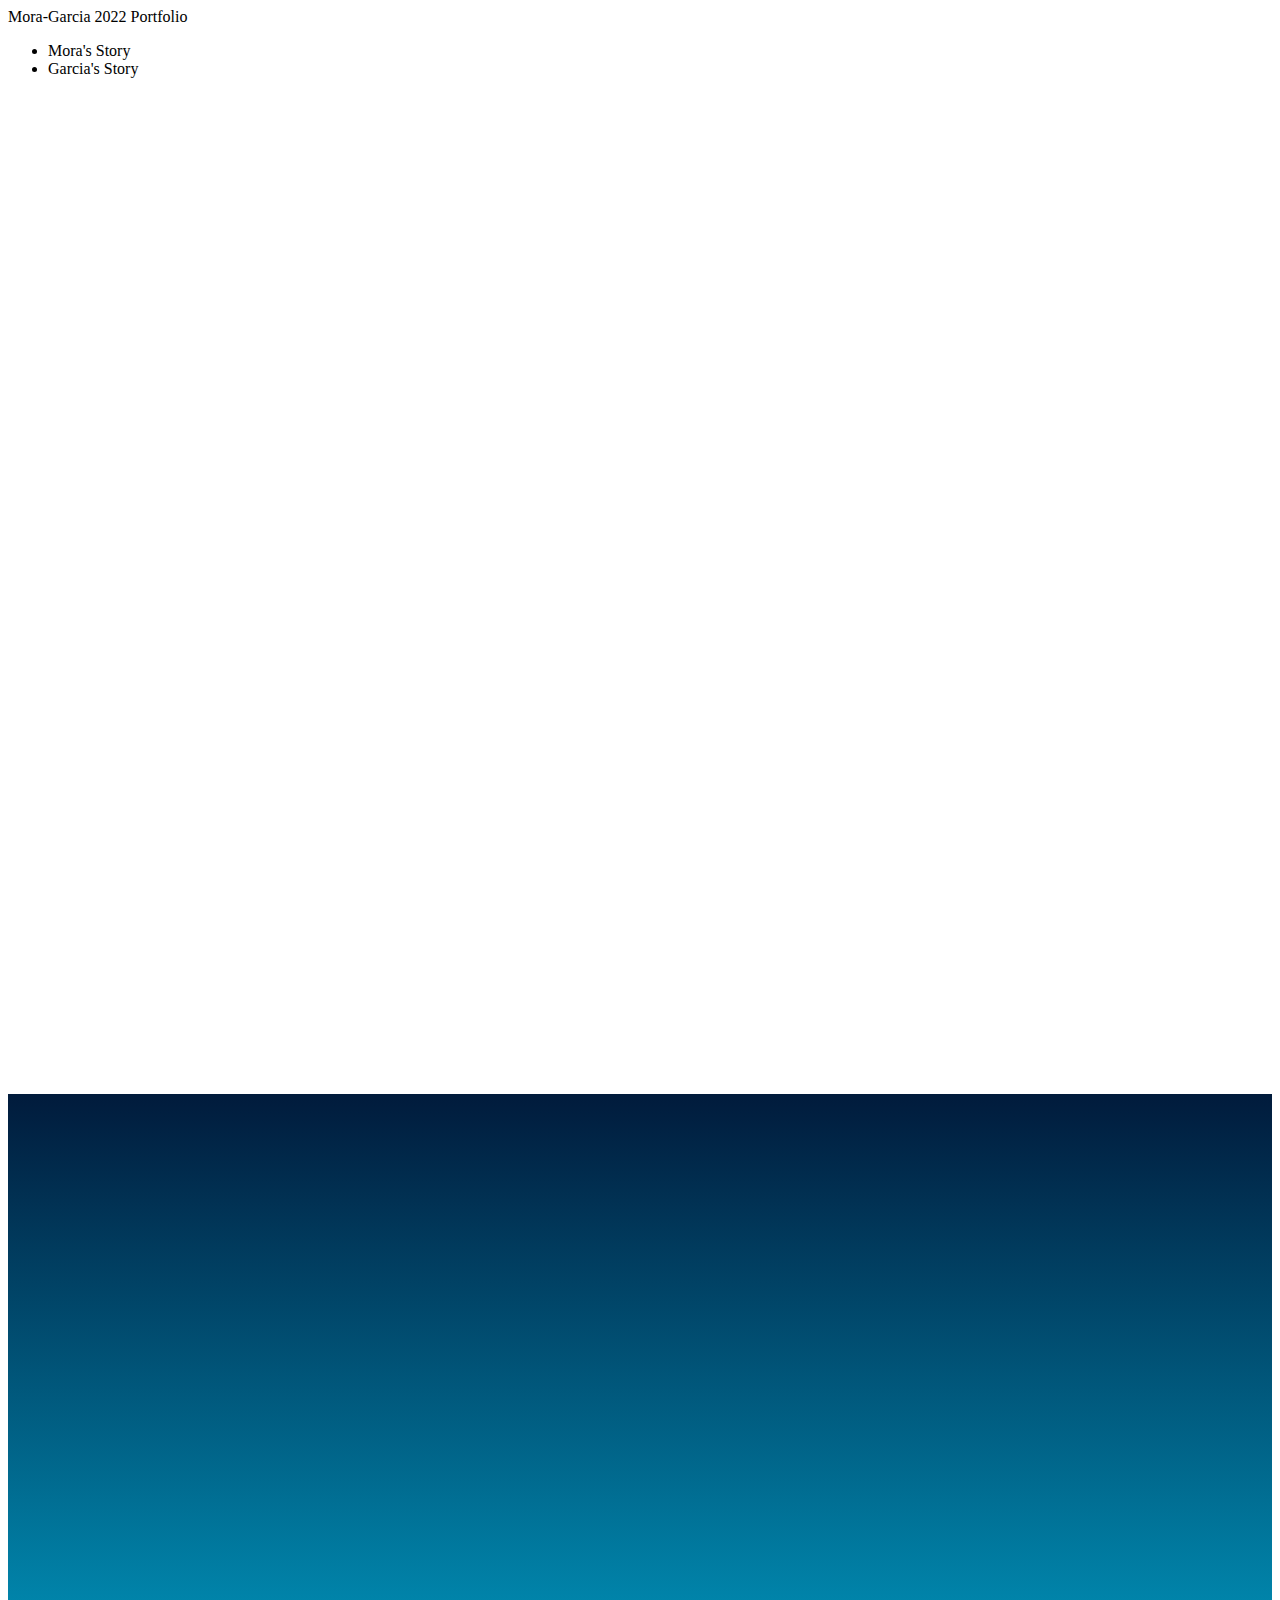
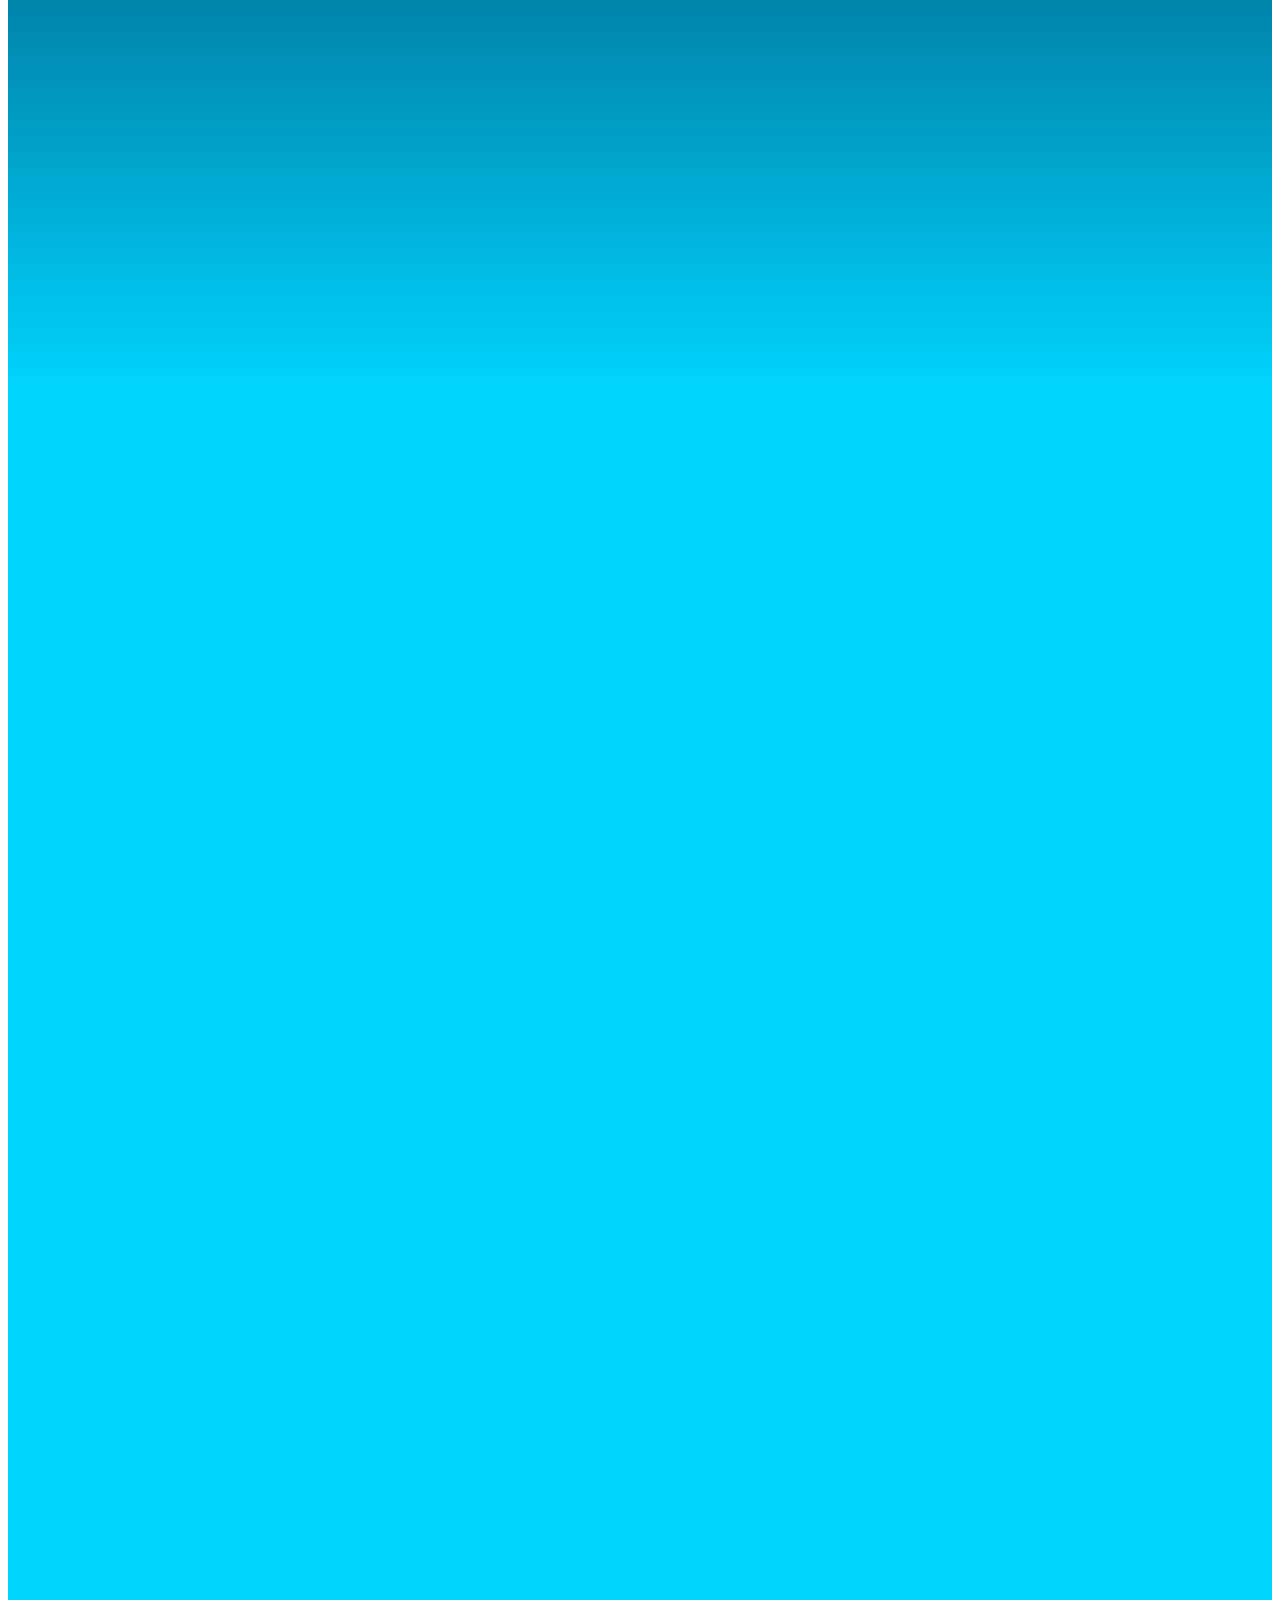
==== index.html @ 603e9176 "Restored All Project Files" ====
<!DOCTYPE html>
<html lang="en">
<head>
  <meta charset="UTF-8">
  <meta http-equiv="X-UA-Compatible" content="IE=edge">
  <meta name="viewport" content="width=device-width, initial-scale=1.0">
  <title>Mora-Garcia Portfolio 2022</title>
  <link rel="stylesheet" href="style.css"/>
  <link
    rel="stylesheet"
    href="https://unpkg.com/swiper/swpier-bundle.min.css"
  />

  <script src="https://cdnjs.cloudflare.com/ajax/libs/gsap/3.5.1/gsap.min.js"></script>
  <script src="https://cdnjs.cloudflare.com/ajax/libs/parallax/3.1.0/parallax.min.js"></script>
  <script src="https://unpkg.com/swpier/swpier-bundle.min.js"></script>
  <script src="index.js" type="text/javascript"></script>
</head>
  
<body>
  <nav>
    <div class="logo">Mora-Garcia 2022 Portfolio
      
    </div>
    <div class="nav-links">
      <ul>
        <li>Mora's Story</li>
        <li>Garcia's Story</li>
      </ul>
  </nav>


  
<!-- Background color -->
  <div class="Background-black"></div>
  <div class="bg-gradient"></div>
  <div class="background-blue"></div>

<!--space area-->  
  <div class="space">
    <img src="images/space background.png" alt="">
  </div>


  
</body>
</html>
---- style.css ----
.Background-black {
  background-image: url("images/space background.png");  
  height:1000px;
  position: relative;
  background-position: center;
  background-repeat: no-repeat;
  background-size: cover;
}

.bg-gradient {
  height: 100vh;
  width: 100%;
  background-image: linear-gradient(#011b3c, #00d5ff);
}

.background-blue {
  height: 2000vh;
  width: 100%;
  background: #00d5ff;
}

.spaceimg {
  
}
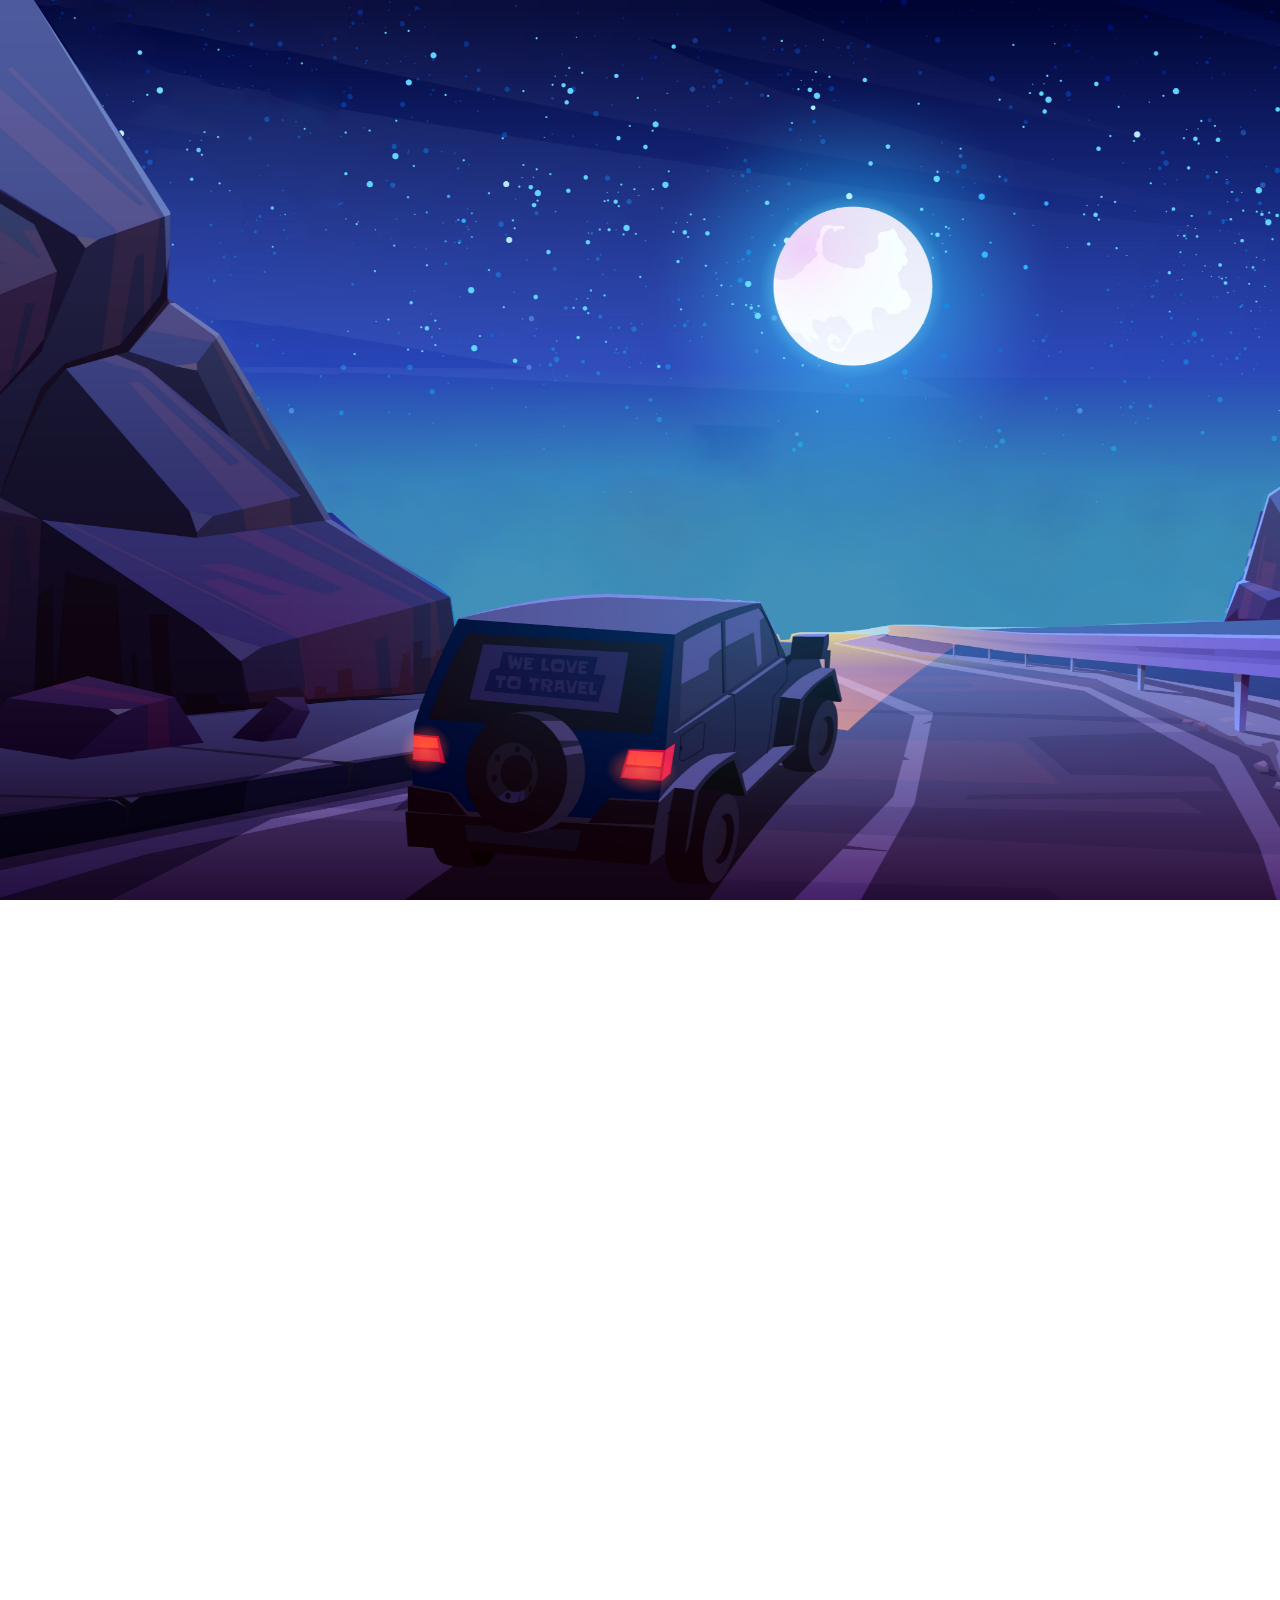
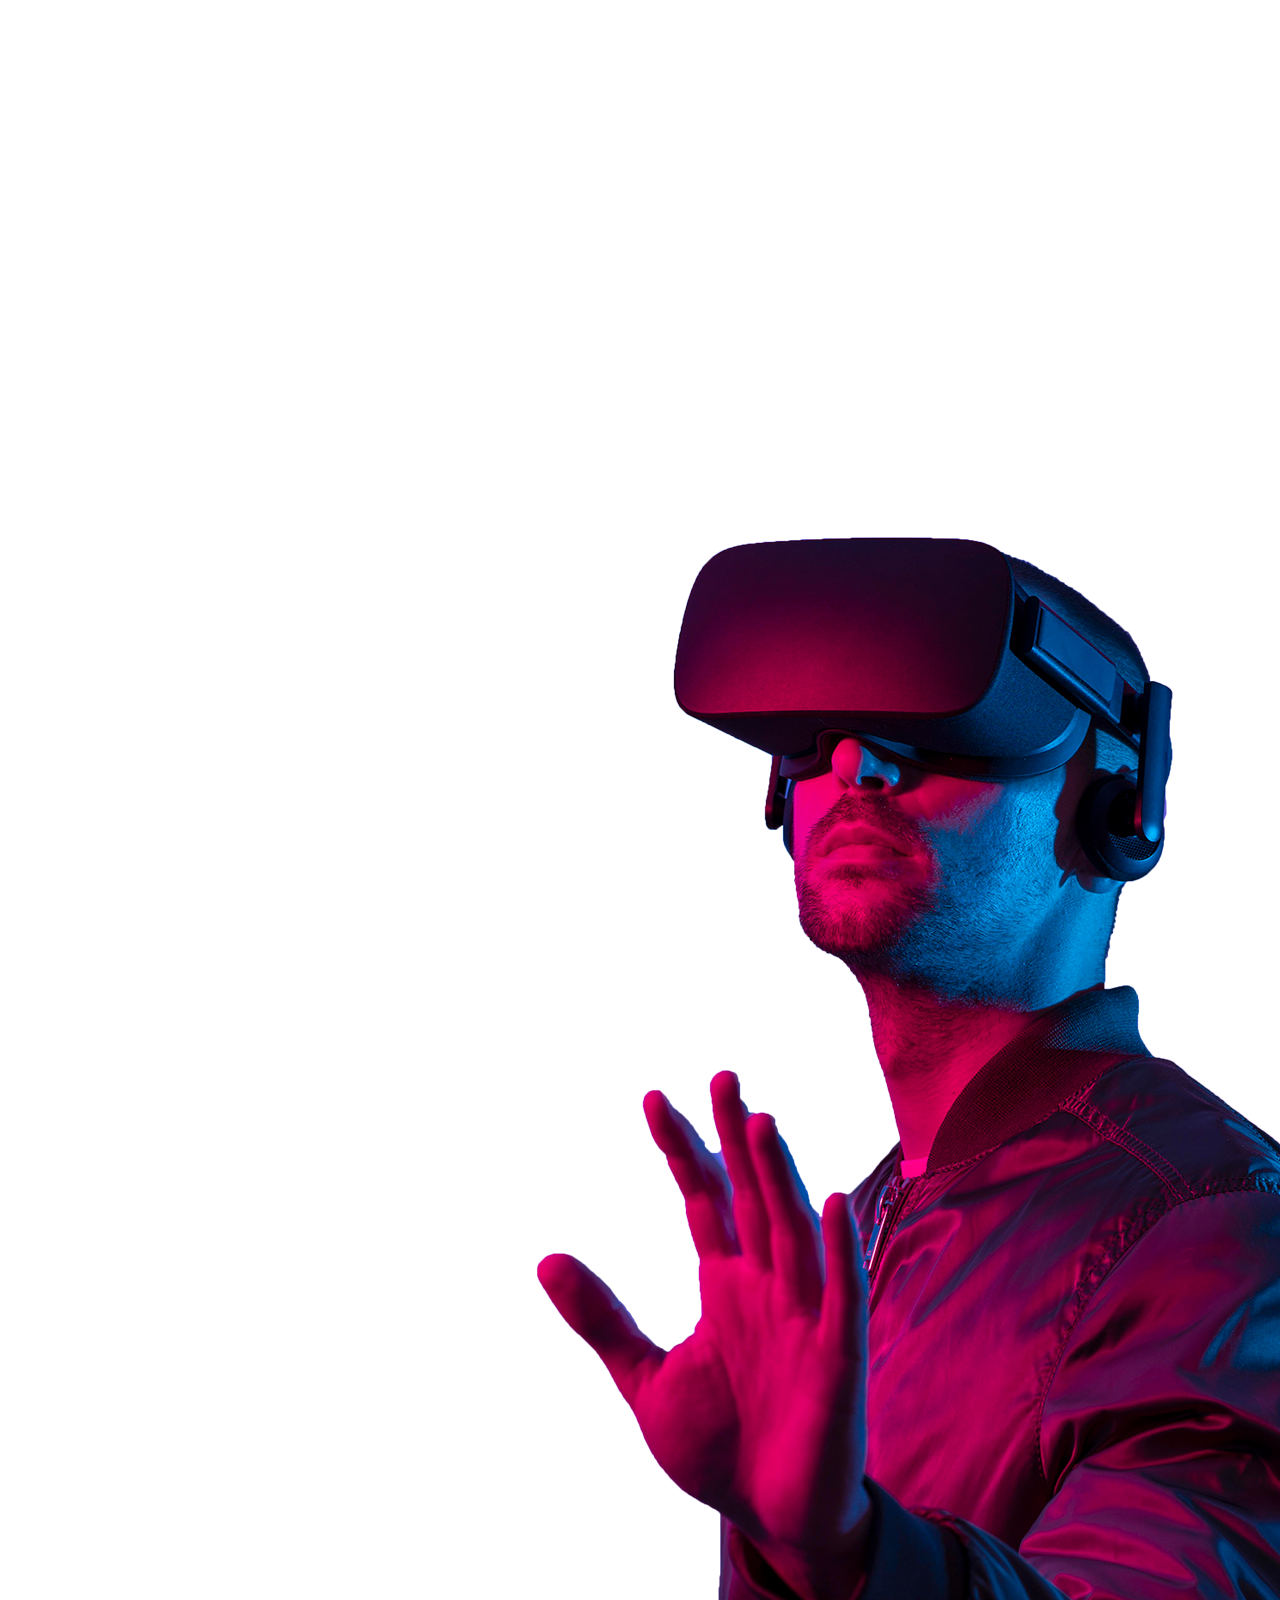
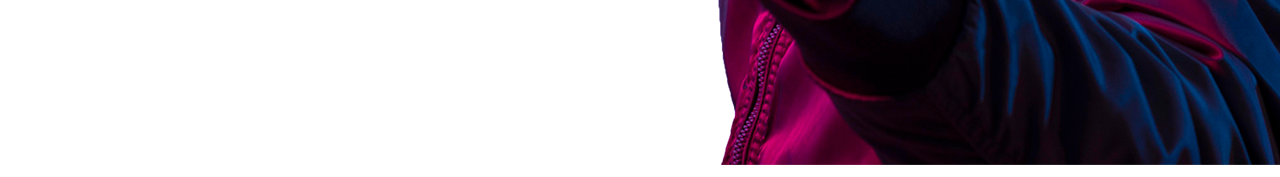
==== commit 61b373b8: "Base outline of main site" ====
--- a/index.html
+++ b/index.html
@@ -1,47 +1,41 @@
 <!DOCTYPE html>
 <html lang="en">
 <head>
-  <meta charset="UTF-8">
-  <meta http-equiv="X-UA-Compatible" content="IE=edge">
-  <meta name="viewport" content="width=device-width, initial-scale=1.0">
-  <title>Mora-Garcia Portfolio 2022</title>
-  <link rel="stylesheet" href="style.css"/>
-  <link
-    rel="stylesheet"
-    href="https://unpkg.com/swiper/swpier-bundle.min.css"
-  />
-
-  <script src="https://cdnjs.cloudflare.com/ajax/libs/gsap/3.5.1/gsap.min.js"></script>
-  <script src="https://cdnjs.cloudflare.com/ajax/libs/parallax/3.1.0/parallax.min.js"></script>
-  <script src="https://unpkg.com/swpier/swpier-bundle.min.js"></script>
-  <script src="index.js" type="text/javascript"></script>
+    <meta charset="UTF-8" />
+    <meta http-equiv="X-UA-Compatible" content="IE=edge" />
+    <meta name="viewport" content="width=device-width, initial-scale=1.0" />
+    <link rel="stylesheet" href="style.css" />
+    <script type="paralx.js"></script>
+    <script src="https://code.jquery.com/jquery-3.6.0.js"
+      integrity="sha256-H+K7U5CnXl1h5ywQfKtSj8PCmoN9aaq30gDh27Xc0jk="
+      crossorigin="anonymous"></script>
+    <title>Mora-Garcia Portfolio 2022</title>
 </head>
+<body>
+  <section class="Space">
+    <div class="header-bg">
+     <div class="paralax">
+         <div class="paralax-item p-item1"></div>
+         <div class="paralax-item p-item5"></div>
+         <div class="paralax-item p-item2"></div>
+         <div class="paralax-item p-item3"></div>
+         <div class="paralax-item p-item4"></div>
+      </div>
   
-<body>
-  <nav>
-    <div class="logo">Mora-Garcia 2022 Portfolio
-      
-    </div>
-    <div class="nav-links">
-      <ul>
-        <li>Mora's Story</li>
-        <li>Garcia's Story</li>
-      </ul>
-  </nav>
-
-
+      <div class="container">
+          <div class="content-header">
+              <h1>Parallax Design</h1>
+              <h2>The Next Level Parallax Scroll Web Design</h2>
+          </div>
   
-<!-- Background color -->
-  <div class="Background-black"></div>
-  <div class="bg-gradient"></div>
-  <div class="background-blue"></div>
-
-<!--space area-->  
-  <div class="space">
-    <img src="images/space background.png" alt="">
-  </div>
-
-
+          <div class="content">
+              <img src="images/astro.png" alt="Alejandro sucks"/>
+          </div
+            
+       </div>
+     </div>
+    <script src="paralax.js"></script>
+  </section>
   
 </body>
-</html>+</html>
--- a/style.css
+++ b/style.css
@@ -1,25 +1,72 @@
-
-.Background-black {
-  background-image: url("images/space background.png");  
-  height:1000px;
-  position: relative;
-  background-position: center;
-  background-repeat: no-repeat;
-  background-size: cover;
+body{
+    overflow-x: hidden;
 }
 
-.bg-gradient {
-  height: 100vh;
-  width: 100%;
-  background-image: linear-gradient(#011b3c, #00d5ff);
+.paralax{
+    position: absolute;
+    height: 100%;
 }
 
-.background-blue {
-  height: 2000vh;
-  width: 100%;
-  background: #00d5ff;
+.paralax-item{
+    position: fixed;
+    width: 100%;
+    height: 100%;
+    top: 0;
+    left: 0;
 }
 
-.spaceimg {
-  
-}+.p-item1{
+    background: url("images/m_1.png") center/cover no-repeat;
+    z-index: 1;
+}
+
+.p-item3{
+    background: url("images/m_3.png") bottom/100% no-repeat;
+    background-size: cover;
+    background-position: center;
+    z-index: 2;
+}
+
+
+.p-item5{
+  background: url("images/Blackscreen.jpg");
+  z-index: 0;  
+}
+
+
+.container{
+    position: relative;
+    z-index: 1;
+    max-width: 1140px;
+    margin: 0 auto;
+    margin-top: 100vh;
+
+}
+
+.content-header{
+    font-family: sans-serif;
+    color: white;
+    text-align: center !important;
+    text-transform: uppercase;
+    margin-right: -20%;
+}
+
+.content-header h1{
+  font-size: 120px;
+  font-weight: 600px;
+  color: white;
+  margin-bottom: -40px;
+}
+
+.content-header h2{
+  font-size: 40px;
+  font-weight: 500;
+  color: white;
+}
+
+.content {
+  width: 200px;
+  height: auto;
+  margin-right: 40px;
+}
+
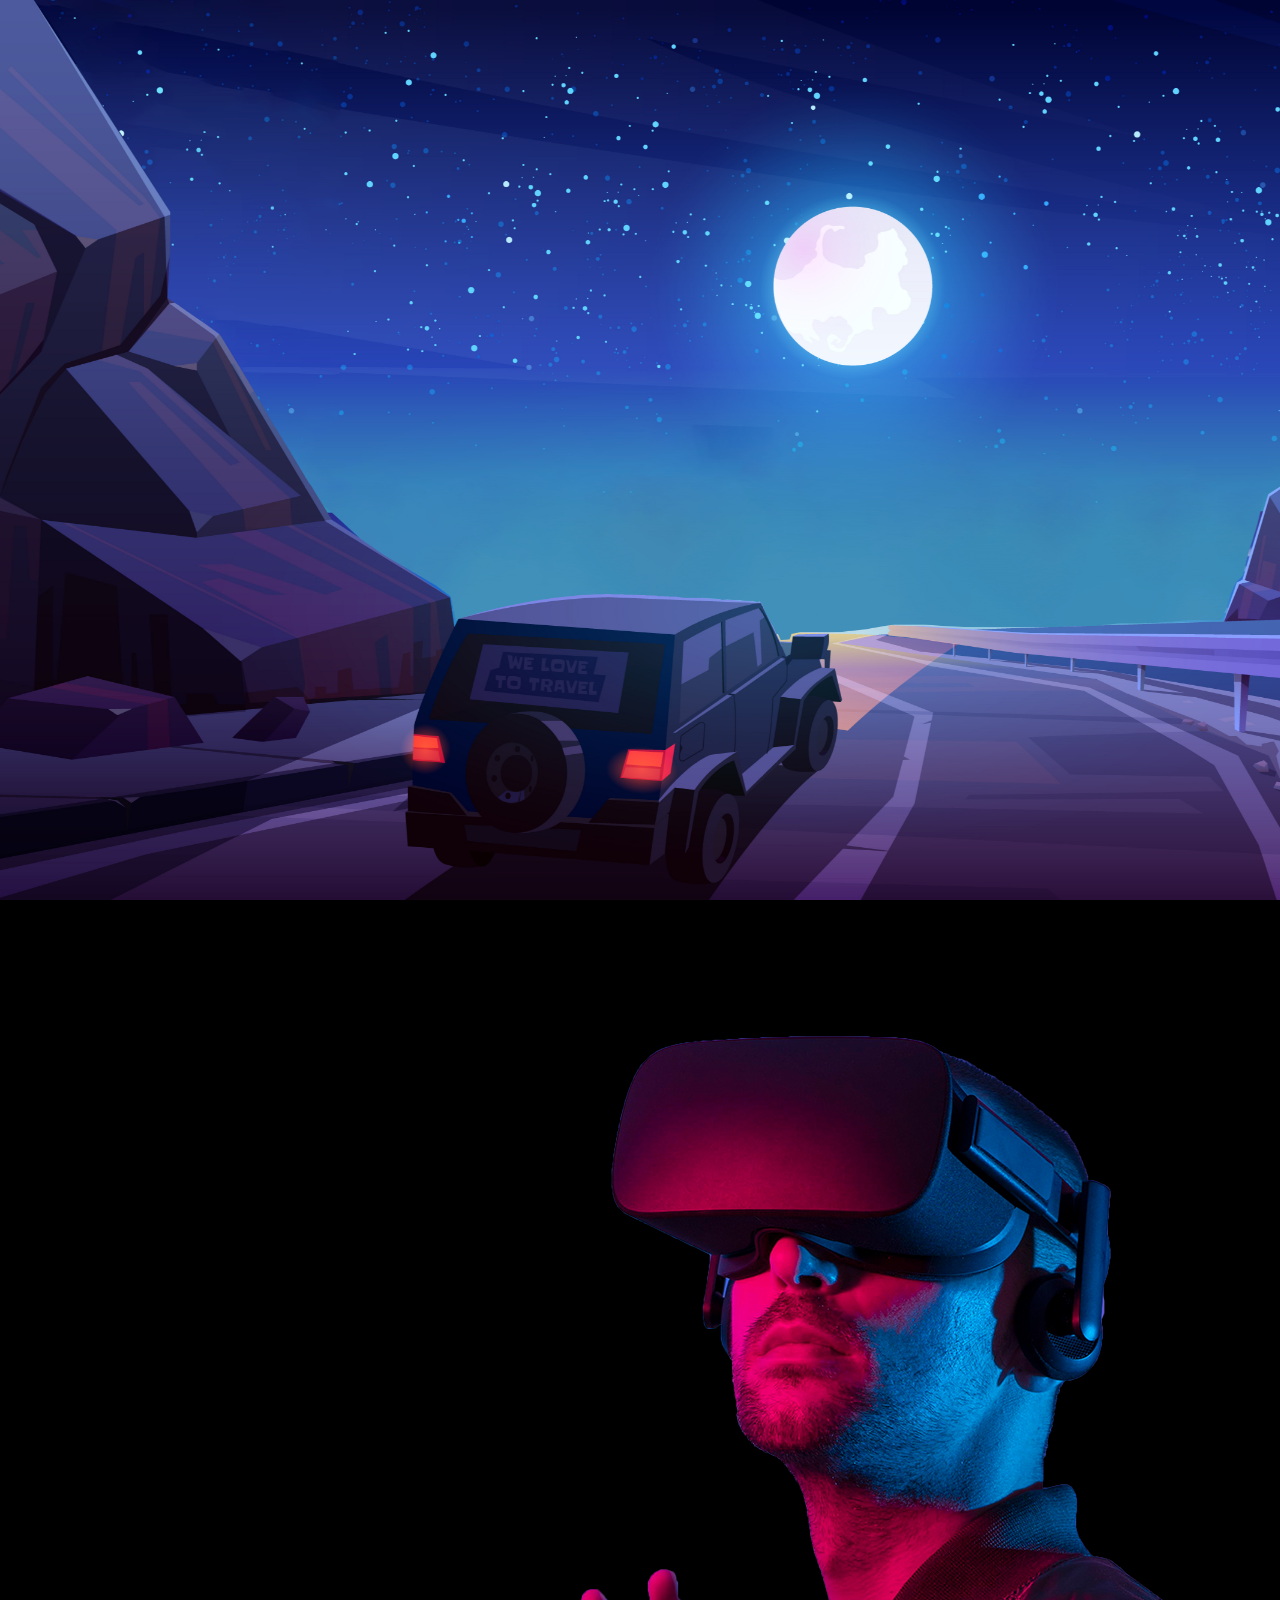
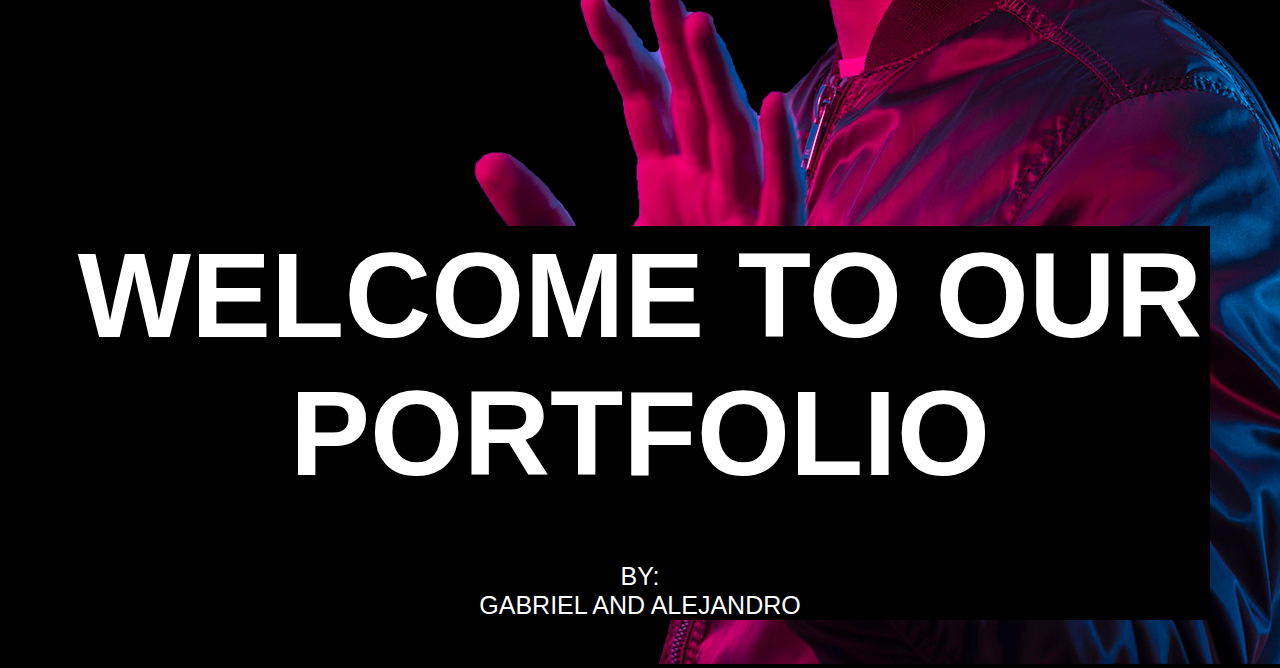
==== commit a7c3353c: "Javascript Opacity Transition" ====
--- a/index.html
+++ b/index.html
@@ -22,20 +22,32 @@
          <div class="paralax-item p-item4"></div>
       </div>
   
-      <div class="container">
-          <div class="content-header">
-              <h1>Parallax Design</h1>
-              <h2>The Next Level Parallax Scroll Web Design</h2>
-          </div>
+      
   
           <div class="content">
               <img src="images/astro.png" alt="Alejandro sucks"/>
           </div
             
-       </div>
+       
      </div>
     <script src="paralax.js"></script>
   </section>
   
+  <script src="https://code.jquery.com/jquery-3.6.0.min.js"></script>"
+  <script type="text/javascript">
+     $(document).ready(function(){
+         $(window).scroll(function(){
+             $('.Space').css("opacity", 1.25 -
+                $(window).scrollTop()/500)
+        })
+   })
+</script>
+  <div class="container">
+          <div class="content-header">
+              <h1>Welcome to our Portfolio</h1>
+              <h2>By:<br>Gabriel   and   Alejandro</h2>
+          </div>
+  </div>
+  
 </body>
 </html>
--- a/style.css
+++ b/style.css
@@ -1,3 +1,6 @@
+*{
+  background: black;
+}
 body{
     overflow-x: hidden;
 }
@@ -48,7 +51,7 @@
     color: white;
     text-align: center !important;
     text-transform: uppercase;
-    margin-right: -20%;
+    
 }
 
 .content-header h1{
@@ -59,14 +62,15 @@
 }
 
 .content-header h2{
-  font-size: 40px;
+  margin-top: 100px;
+  font-size: 25px;
   font-weight: 500;
   color: white;
 }
 
 .content {
   width: 200px;
-  height: auto;
+  height: 900px;
   margin-right: 40px;
 }
 
